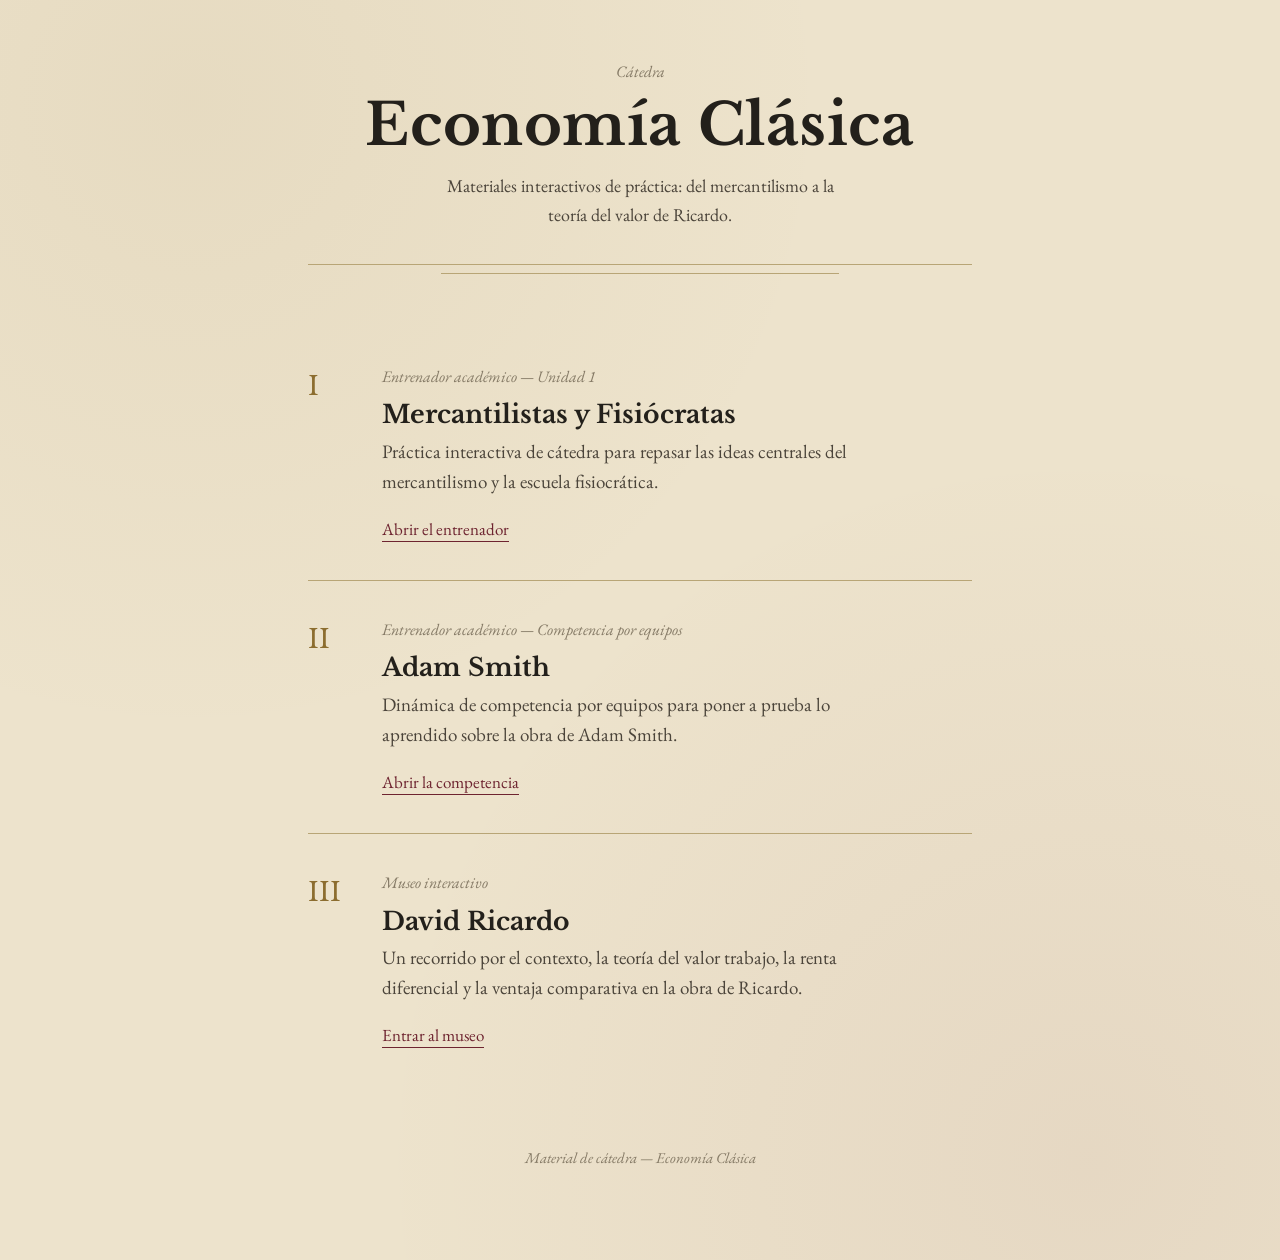
==== index.html @ 01d9c8c2 "Primer commit - pagina Economia Clasica" ====
<!DOCTYPE html>
<html lang="es">
<head>
<meta charset="UTF-8">
<meta name="viewport" content="width=device-width, initial-scale=1.0">
<title>Economía Clásica — Materiales de cátedra</title>
<link rel="preconnect" href="https://fonts.googleapis.com">
<link rel="preconnect" href="https://fonts.gstatic.com" crossorigin>
<link href="https://fonts.googleapis.com/css2?family=Libre+Baskerville:ital,wght@0,400;0,700;1,400&family=EB+Garamond:ital,wght@0,400;0,500;1,400&display=swap" rel="stylesheet">
<style>
  :root{
    --paper:        #EDE3CC;
    --paper-deep:   #E2D5AF;
    --paper-shadow: #D8C79C;
    --ink:          #23201B;
    --ink-soft:     #4B443A;
    --ink-faint:    #857A66;
    --brass:        #8C6D2F;
    --brass-light:  #A9884A;
    --oxblood:      #6E2430;
    --line:         #B8A576;
  }

  *{ box-sizing: border-box; }

  html, body{
    margin:0; padding:0;
    background: var(--paper);
    color: var(--ink);
  }

  body{
    font-family: 'EB Garamond', Georgia, 'Times New Roman', serif;
    font-size: 19px;
    line-height: 1.6;
    -webkit-font-smoothing: antialiased;
    background-image:
      radial-gradient(circle at 15% 8%, rgba(140,109,47,0.07), transparent 40%),
      radial-gradient(circle at 85% 92%, rgba(110,36,48,0.06), transparent 45%);
  }

  .wrap{
    max-width: 720px;
    margin: 0 auto;
    padding: 6.5vh 28px 10vh;
  }

  /* ---------- Encabezado tipo portada ---------- */

  header{
    text-align: center;
    margin-bottom: 54px;
  }

  .kicker{
    font-family: 'EB Garamond', serif;
    font-style: italic;
    font-size: 16px;
    color: var(--ink-faint);
    margin: 0 0 10px;
  }

  h1{
    font-family: 'Libre Baskerville', Georgia, serif;
    font-weight: 700;
    font-size: clamp(2.4rem, 6vw, 3.6rem);
    line-height: 1.08;
    margin: 0 0 16px;
    letter-spacing: 0.01em;
  }

  .dek{
    font-size: 18px;
    color: var(--ink-soft);
    max-width: 46ch;
    margin: 0 auto;
  }

  .rule{
    border: none;
    height: 1px;
    background: var(--line);
    margin: 34px auto 0;
    width: 100%;
  }

  .rule-double{
    margin-top: 8px;
    width: 60%;
  }

  /* ---------- Listado de capítulos ---------- */

  .toc{
    margin-top: 8px;
  }

  .entry{
    display: grid;
    grid-template-columns: 52px 1fr;
    gap: 4px 22px;
    padding: 36px 0;
    border-bottom: 1px solid var(--line);
    align-items: start;
  }

  .entry:last-child{
    border-bottom: none;
  }

  .num{
    font-family: 'Libre Baskerville', Georgia, serif;
    font-size: 26px;
    color: var(--brass);
    padding-top: 2px;
  }

  .entry h2{
    font-family: 'Libre Baskerville', Georgia, serif;
    font-weight: 700;
    font-size: 25px;
    margin: 0 0 6px;
    line-height: 1.25;
  }

  .entry .tag{
    display: block;
    font-style: italic;
    color: var(--ink-faint);
    font-size: 16px;
    margin-bottom: 10px;
  }

  .entry p{
    margin: 0 0 16px;
    color: var(--ink-soft);
    max-width: 52ch;
  }

  .entry a.open{
    font-family: 'EB Garamond', serif;
    font-size: 17px;
    color: var(--oxblood);
    text-decoration: none;
    border-bottom: 1px solid var(--oxblood);
    padding-bottom: 1px;
    transition: opacity .15s ease;
  }

  .entry a.open:hover{
    opacity: 0.65;
  }

  .entry a.open:focus-visible{
    outline: 2px solid var(--brass);
    outline-offset: 4px;
  }

  /* ---------- Pie ---------- */

  footer{
    margin-top: 60px;
    text-align: center;
    font-size: 15px;
    color: var(--ink-faint);
    font-style: italic;
  }

  @media (max-width: 520px){
    body{ font-size: 17px; }
    .entry{
      grid-template-columns: 36px 1fr;
      gap: 2px 14px;
      padding: 28px 0;
    }
    .num{ font-size: 21px; }
    .entry h2{ font-size: 21px; }
  }

  @media (prefers-reduced-motion: reduce){
    .entry a.open{ transition: none; }
  }
</style>
</head>
<body>

  <div class="wrap">

    <header>
      <p class="kicker">Cátedra</p>
      <h1>Economía Clásica</h1>
      <p class="dek">Materiales interactivos de práctica: del mercantilismo a la teoría del valor de Ricardo.</p>
      <hr class="rule">
      <hr class="rule rule-double">
    </header>

    <main class="toc">

      <article class="entry">
        <div class="num">I</div>
        <div>
          <span class="tag">Entrenador académico — Unidad 1</span>
          <h2>Mercantilistas y Fisiócratas</h2>
          <p>Práctica interactiva de cátedra para repasar las ideas centrales del mercantilismo y la escuela fisiocrática.</p>
          <a class="open" href="unidad-1-mercantilistas-fisiocratas.html">Abrir el entrenador</a>
        </div>
      </article>

      <article class="entry">
        <div class="num">II</div>
        <div>
          <span class="tag">Entrenador académico — Competencia por equipos</span>
          <h2>Adam Smith</h2>
          <p>Dinámica de competencia por equipos para poner a prueba lo aprendido sobre la obra de Adam Smith.</p>
          <a class="open" href="competencia-adam-smith.html">Abrir la competencia</a>
        </div>
      </article>

      <article class="entry">
        <div class="num">III</div>
        <div>
          <span class="tag">Museo interactivo</span>
          <h2>David Ricardo</h2>
          <p>Un recorrido por el contexto, la teoría del valor trabajo, la renta diferencial y la ventaja comparativa en la obra de Ricardo.</p>
          <a class="open" href="museo-david-ricardo.html">Entrar al museo</a>
        </div>
      </article>

    </main>

    <footer>
      Material de cátedra — Economía Clásica
    </footer>

  </div>

</body>
</html>
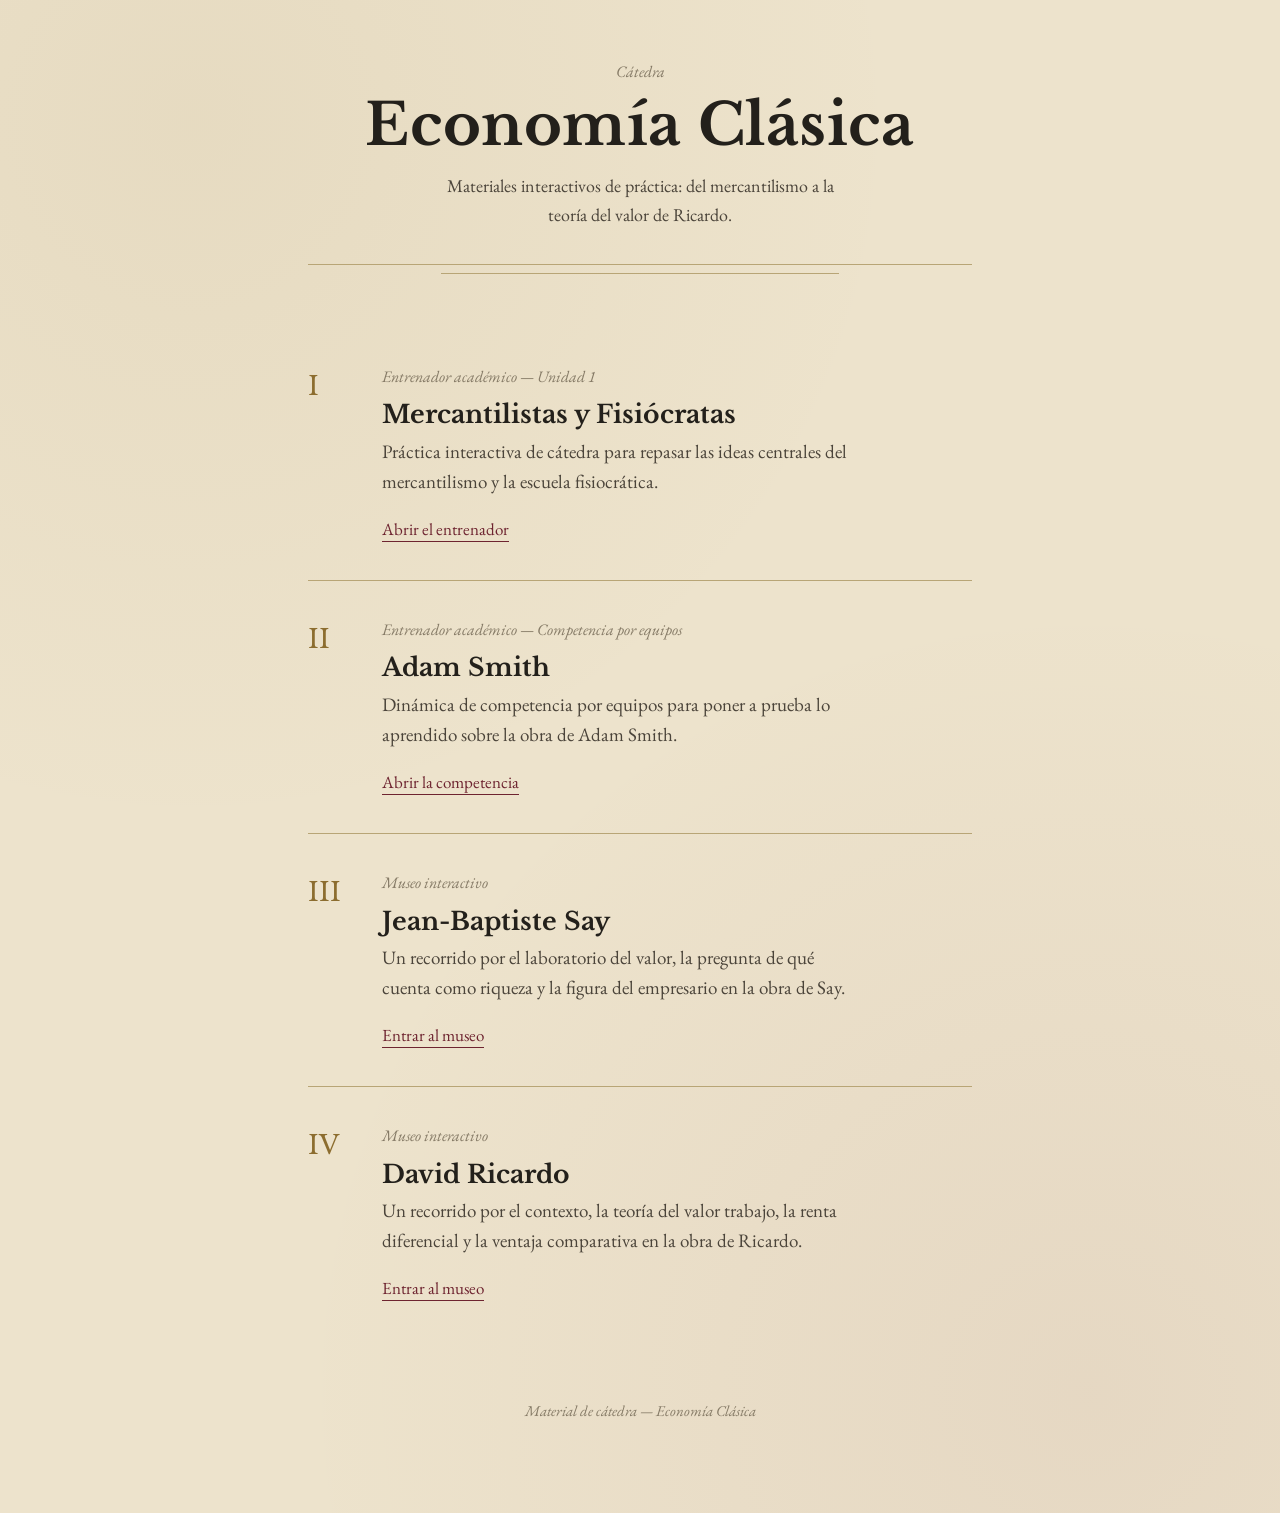
==== commit db70804e: "Agrego museo de Jean-Baptiste Say "Agrego museo de Jean-Baptiste Say"" ====
--- a/index.html
+++ b/index.html
@@ -220,6 +220,16 @@
         <div class="num">III</div>
         <div>
           <span class="tag">Museo interactivo</span>
+          <h2>Jean-Baptiste Say</h2>
+          <p>Un recorrido por el laboratorio del valor, la pregunta de qué cuenta como riqueza y la figura del empresario en la obra de Say.</p>
+          <a class="open" href="museo-jean-baptiste-say.html">Entrar al museo</a>
+        </div>
+      </article>
+
+      <article class="entry">
+        <div class="num">IV</div>
+        <div>
+          <span class="tag">Museo interactivo</span>
           <h2>David Ricardo</h2>
           <p>Un recorrido por el contexto, la teoría del valor trabajo, la renta diferencial y la ventaja comparativa en la obra de Ricardo.</p>
           <a class="open" href="museo-david-ricardo.html">Entrar al museo</a>
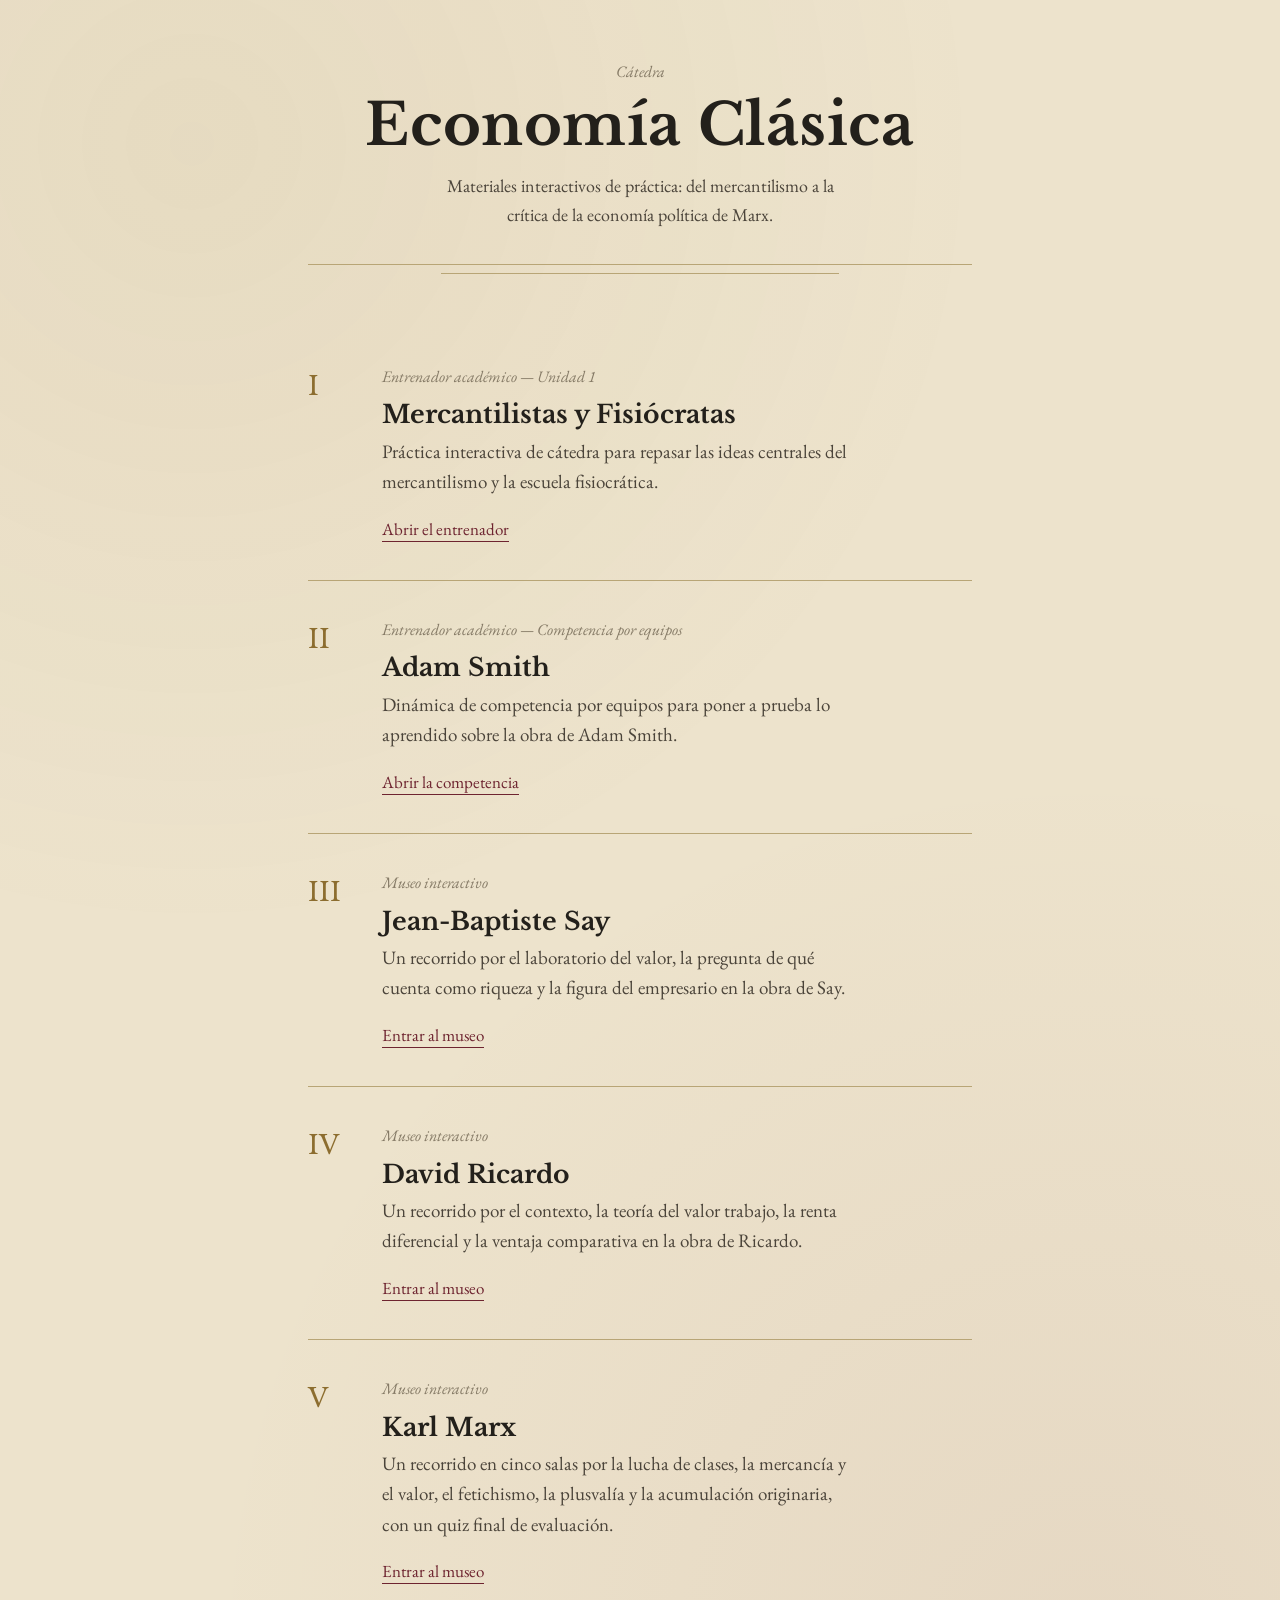
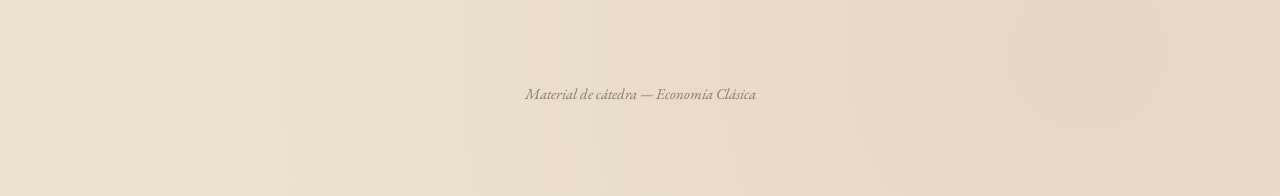
==== commit ac10f200: "Agrego museo karl marx Agrego el museo de marx" ====
--- a/index.html
+++ b/index.html
@@ -189,7 +189,7 @@
     <header>
       <p class="kicker">Cátedra</p>
       <h1>Economía Clásica</h1>
-      <p class="dek">Materiales interactivos de práctica: del mercantilismo a la teoría del valor de Ricardo.</p>
+      <p class="dek">Materiales interactivos de práctica: del mercantilismo a la crítica de la economía política de Marx.</p>
       <hr class="rule">
       <hr class="rule rule-double">
     </header>
@@ -236,6 +236,16 @@
         </div>
       </article>
 
+      <article class="entry">
+        <div class="num">V</div>
+        <div>
+          <span class="tag">Museo interactivo</span>
+          <h2>Karl Marx</h2>
+          <p>Un recorrido en cinco salas por la lucha de clases, la mercancía y el valor, el fetichismo, la plusvalía y la acumulación originaria, con un quiz final de evaluación.</p>
+          <a class="open" href="museo-karl-marx.html">Entrar al museo</a>
+        </div>
+      </article>
+
     </main>
 
     <footer>
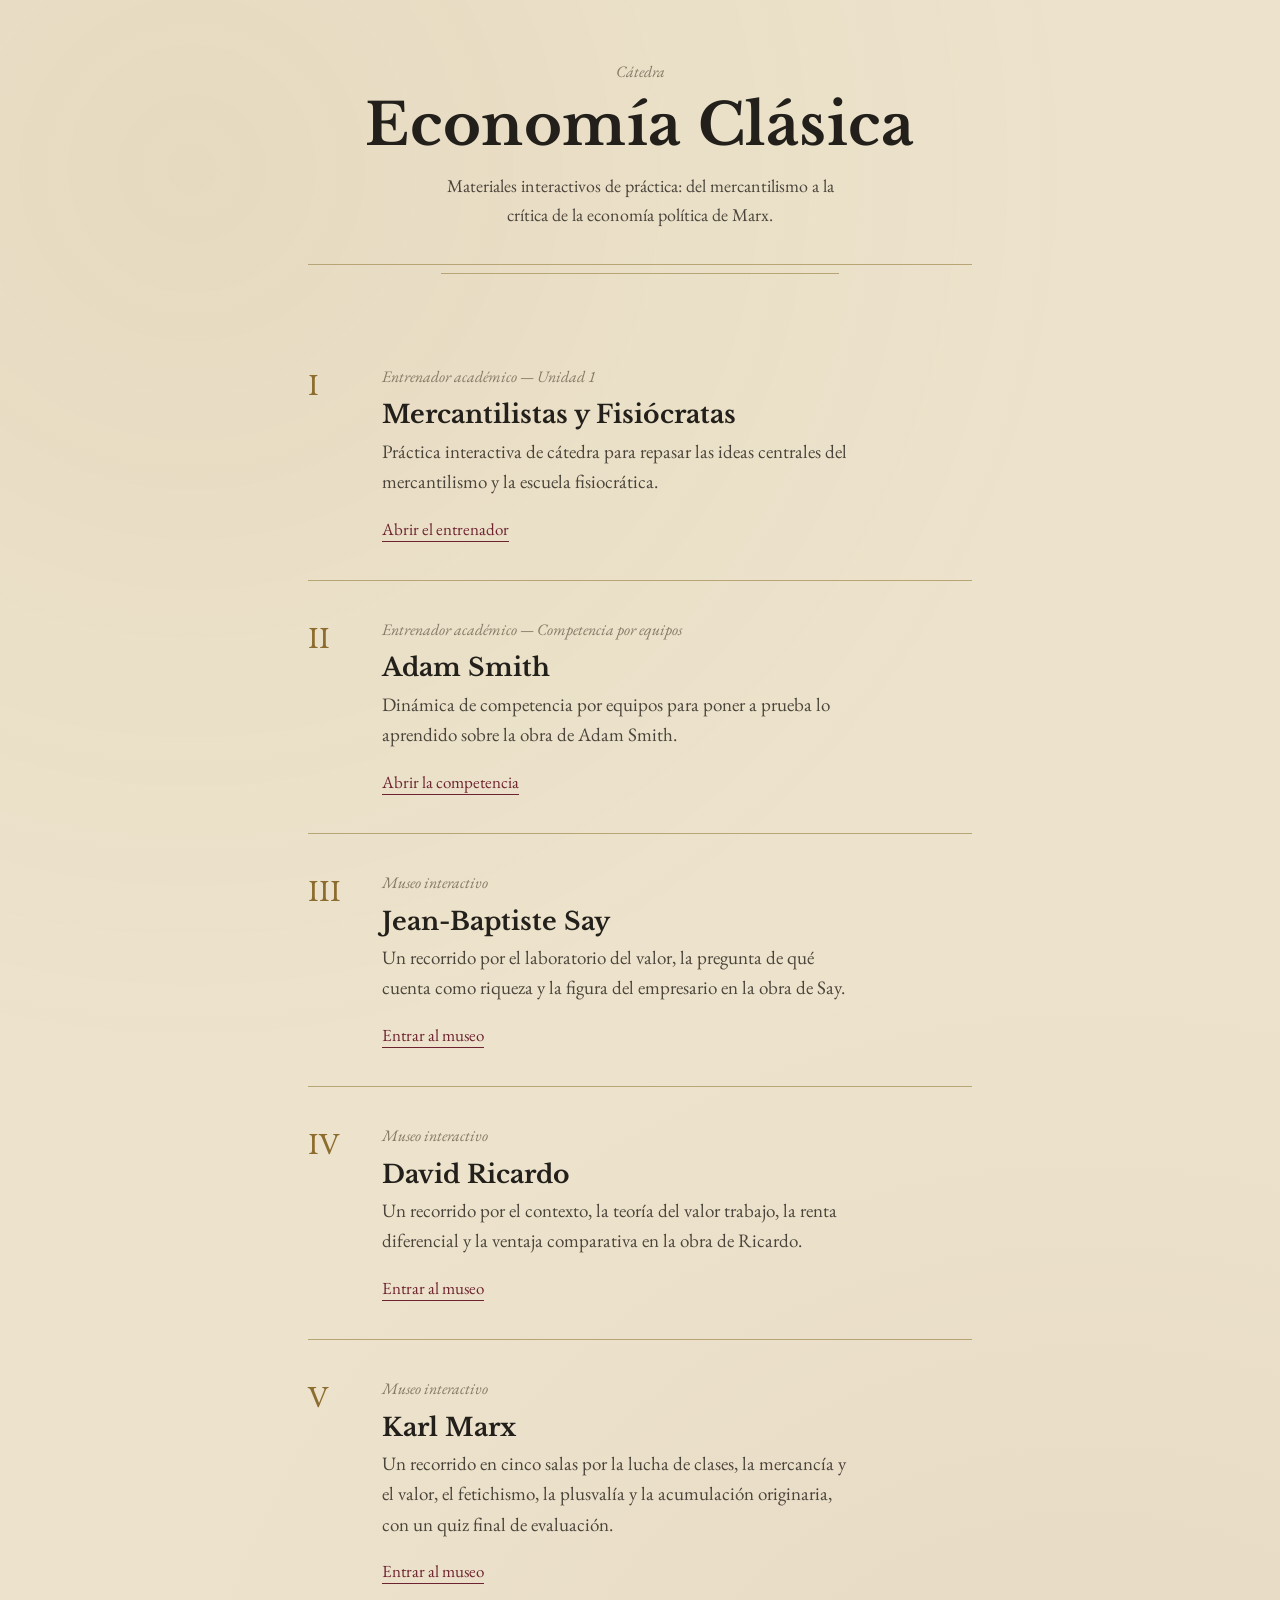
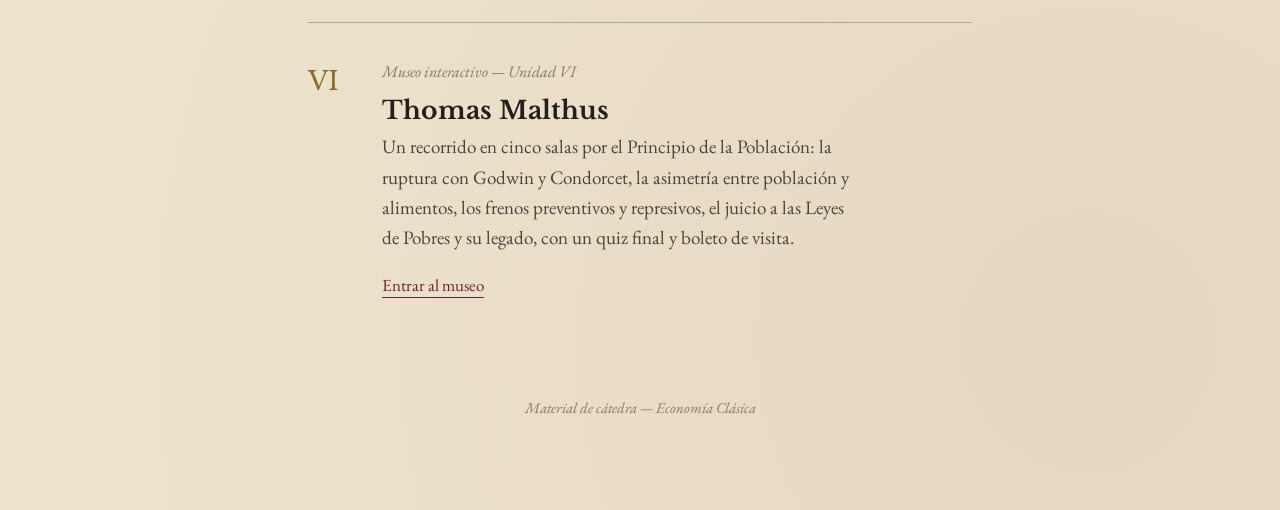
==== commit d21f591b: "agrego malthus" ====
--- a/index.html
+++ b/index.html
@@ -246,6 +246,16 @@
         </div>
       </article>
 
+      <article class="entry">
+        <div class="num">VI</div>
+        <div>
+          <span class="tag">Museo interactivo — Unidad VI</span>
+          <h2>Thomas Malthus</h2>
+          <p>Un recorrido en cinco salas por el Principio de la Población: la ruptura con Godwin y Condorcet, la asimetría entre población y alimentos, los frenos preventivos y represivos, el juicio a las Leyes de Pobres y su legado, con un quiz final y boleto de visita.</p>
+          <a class="open" href="museo-malthus-unla/">Entrar al museo</a>
+        </div>
+      </article>
+
     </main>
 
     <footer>
